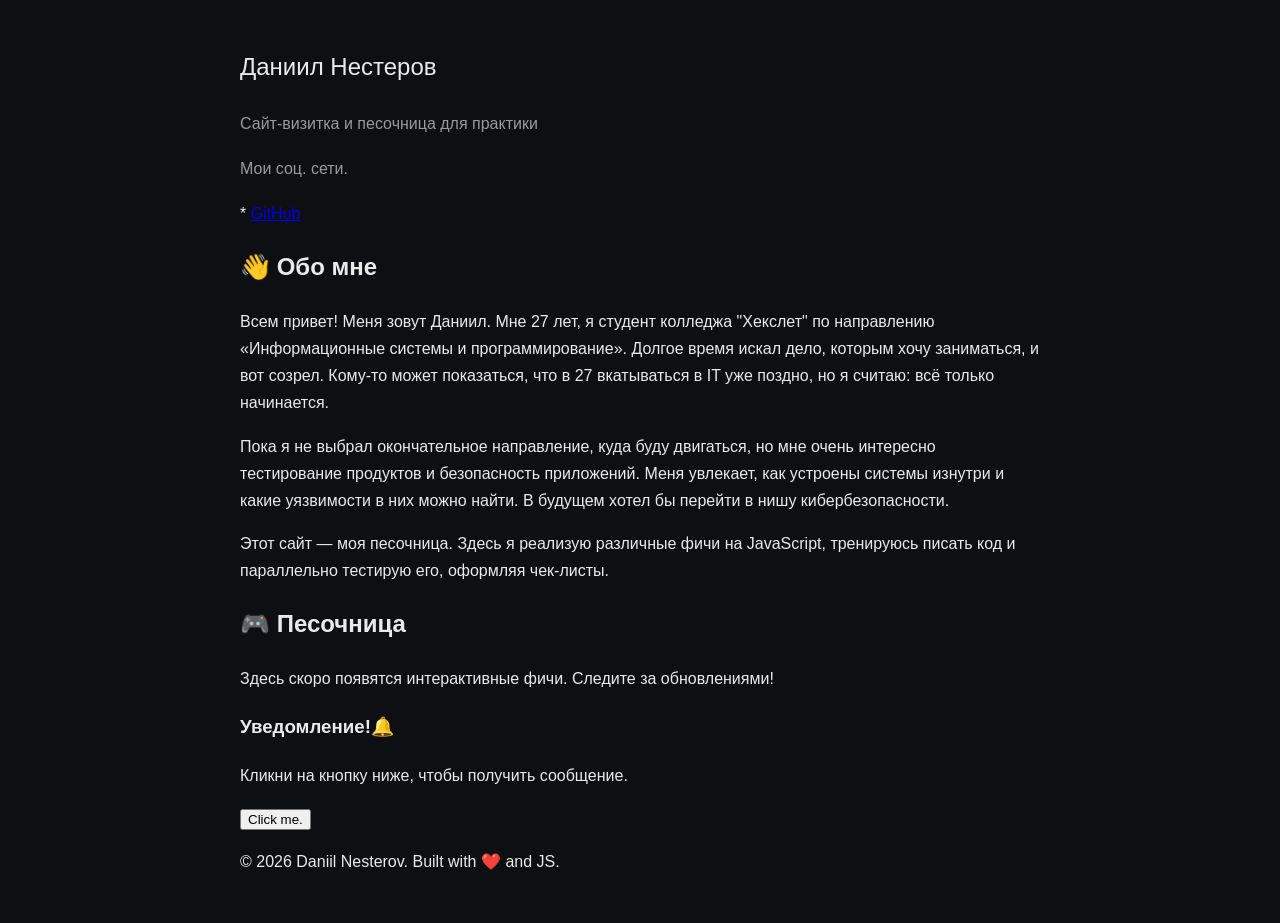
==== index.html @ f04cba4e "add notify btn" ====
<!DOCTYPE html>
<html lang="ru">
<head>
    <meta charset="UTF-8">
    <meta name="viewport" content="width=device-width, initial-scale=1.0">
    <link rel="stylesheet" href="src/styles/styles.css">
    <title>Daniil Nesterov — Playground Site</title>
</head>
<body>
    <header>
        <h1>Даниил Нестеров</h1>
        <p class="subtitle">Сайт-визитка и песочница для практики</p>
        <p>Мои соц. сети.</p>
        * <a href="https://github.com/ndanyc" target="_blank">GitHub</a>
    </header>

    <main>
        <section class="about">
            <h2>👋 Обо мне</h2>
            <p>
                Всем привет! Меня зовут Даниил. Мне 27 лет, я студент колледжа "Хекслет" 
                по направлению «Информационные системы и программирование». 
                Долгое время искал дело, которым хочу заниматься, и вот созрел. 
                Кому-то может показаться, что в 27 вкатываться в IT уже поздно, 
                но я считаю: всё только начинается.
            </p>
            <p>
                Пока я не выбрал окончательное направление, куда буду двигаться, 
                но мне очень интересно тестирование продуктов и безопасность приложений. 
                Меня увлекает, как устроены системы изнутри и какие уязвимости в них можно найти. 
                В будущем хотел бы перейти в нишу кибербезопасности.
            </p>
            <p>
                Этот сайт — моя песочница. Здесь я реализую различные фичи на JavaScript, 
                тренируюсь писать код и параллельно тестирую его, оформляя чек-листы.
            </p>
        </section>

        <section class="playground">
            <h2>🎮 Песочница</h2>
            <p>Здесь скоро появятся интерактивные фичи. Следите за обновлениями!</p>
            <div>
                <h3>Уведомление!🔔</h3>
                <p>Кликни на кнопку ниже, чтобы получить сообщение.</p>
                <button id="notifyBtn">Click me.</button>
            </div>
        </section>
    </main>

    <footer>
        <p>© 2026 Daniil Nesterov. Built with ❤️ and JS.</p>
    </footer>

    <script src="src/scripts/script.js"></script>
</body>
</html>
---- src/styles/styles.css ----
:root {
  --bg-dark: #0d0f12;
  --text-main: #eaeaea;
  --text-muted: #9a9a9a;
}

*, *::before, *::after {
  box-sizing: border-box;
}

body {
  margin: 0;
  padding: 2rem 1.5rem;
  min-height: 100vh;

  font-family: -apple-system, BlinkMacSystemFont, "Segoe UI", Roboto, sans-serif;
  background-color: var(--bg-dark);
  color: var(--text-main);
  line-height: 1.7;

  display: flex;
  flex-direction: column;
  align-items: center;
}

header,
main,
footer {
  width: 100%;
  max-width: 800px;
}

main {
  flex: 1;
}

header h1 {
  font-size: 1.5rem;
  font-weight: 500;
  line-height: 1.6;
  margin-bottom: 1.5rem;
}

header p {
  font-size: 1rem;
  color: var(--text-muted);
  line-height: 1.8;
}
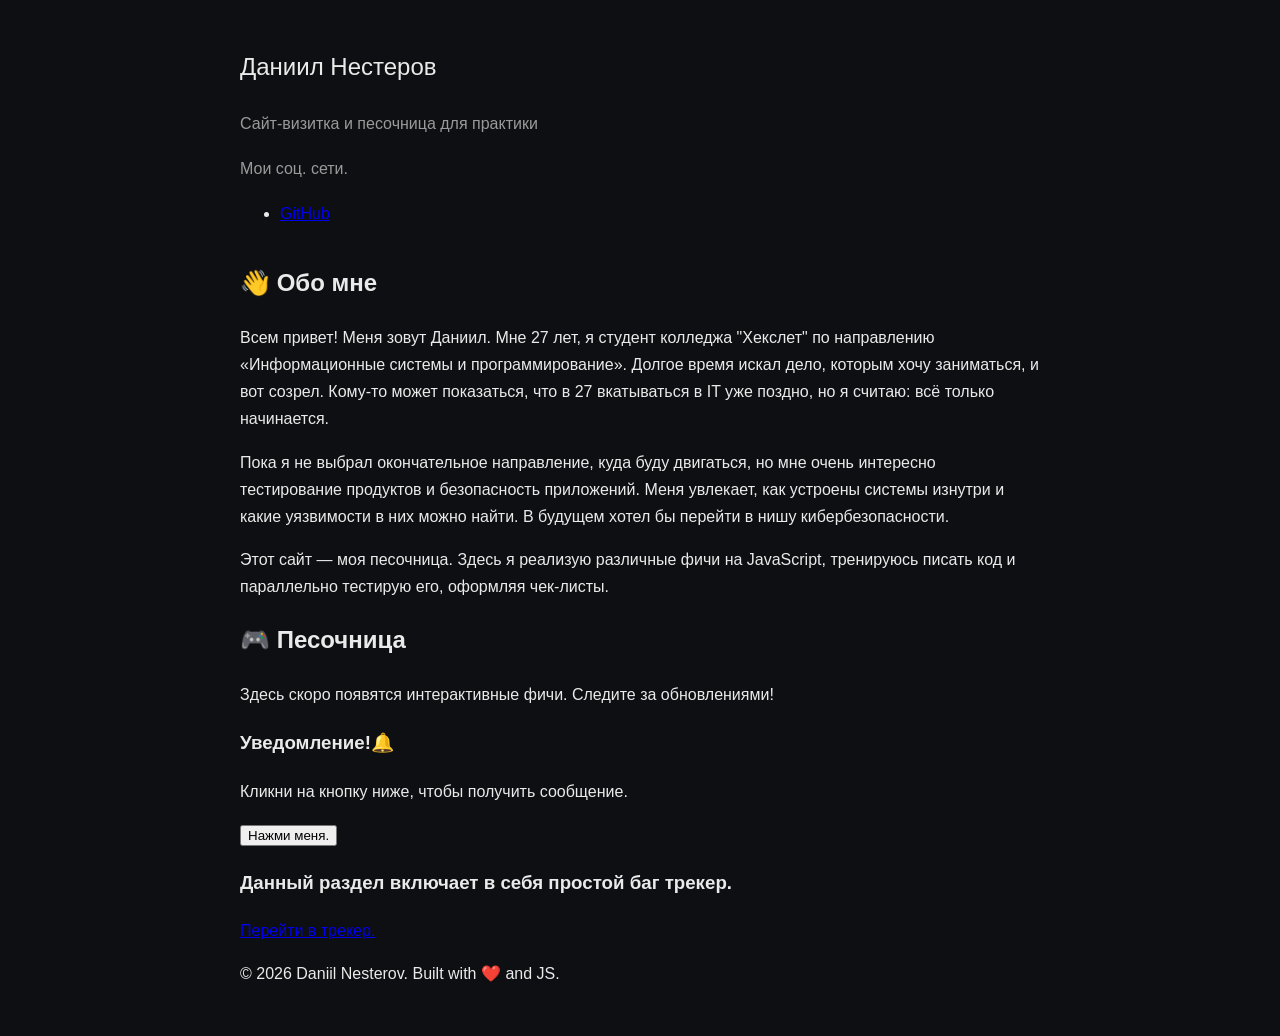
==== commit feff4282: "fixed: path for css, add link for bug-tracker.html, made some edits for my soc.media" ====
--- a/index.html
+++ b/index.html
@@ -3,7 +3,7 @@
 <head>
     <meta charset="UTF-8">
     <meta name="viewport" content="width=device-width, initial-scale=1.0">
-    <link rel="stylesheet" href="src/styles/styles.css">
+    <link rel="stylesheet" href="src/styles/main-my-playground.css">
     <title>Daniil Nesterov — Playground Site</title>
 </head>
 <body>
@@ -11,7 +11,9 @@
         <h1>Даниил Нестеров</h1>
         <p class="subtitle">Сайт-визитка и песочница для практики</p>
         <p>Мои соц. сети.</p>
-        * <a href="https://github.com/ndanyc" target="_blank">GitHub</a>
+        <ul>
+        <li><a href="https://github.com/ndanyc" target="_blank">GitHub</a></li>
+    </ul>
     </header>
 
     <main>
@@ -42,7 +44,11 @@
             <div>
                 <h3>Уведомление!🔔</h3>
                 <p>Кликни на кнопку ниже, чтобы получить сообщение.</p>
-                <button id="notifyBtn">Click me.</button>
+                <button id="notifyBtn">Нажми меня.</button>
+            </div>
+            <div>
+                <h3>Данный раздел включает в себя простой баг трекер.</h3>                
+                <a href="bug-tracker.html" target="_blank">Перейти в трекер.</a>
             </div>
         </section>
     </main>
@@ -51,6 +57,6 @@
         <p>© 2026 Daniil Nesterov. Built with ❤️ and JS.</p>
     </footer>
 
-    <script src="src/scripts/script.js"></script>
+    <script src="src/scripts/main-playground/script.js" defer></script>
 </body>
 </html>
--- a/src/styles/main-my-playground.css
+++ b/src/styles/main-my-playground.css
@@ -0,0 +1,48 @@
+:root {
+  --bg-dark: #0d0f12;
+  --text-main: #eaeaea;
+  --text-muted: #9a9a9a;
+}
+
+*, *::before, *::after {
+  box-sizing: border-box;
+}
+
+body {
+  margin: 0;
+  padding: 2rem 1.5rem;
+  min-height: 100vh;
+
+  font-family: -apple-system, BlinkMacSystemFont, "Segoe UI", Roboto, sans-serif;
+  background-color: var(--bg-dark);
+  color: var(--text-main);
+  line-height: 1.7;
+
+  display: flex;
+  flex-direction: column;
+  align-items: center;
+}
+
+header,
+main,
+footer {
+  width: 100%;
+  max-width: 800px;
+}
+
+main {
+  flex: 1;
+}
+
+header h1 {
+  font-size: 1.5rem;
+  font-weight: 500;
+  line-height: 1.6;
+  margin-bottom: 1.5rem;
+}
+
+header p {
+  font-size: 1rem;
+  color: var(--text-muted);
+  line-height: 1.8;
+}
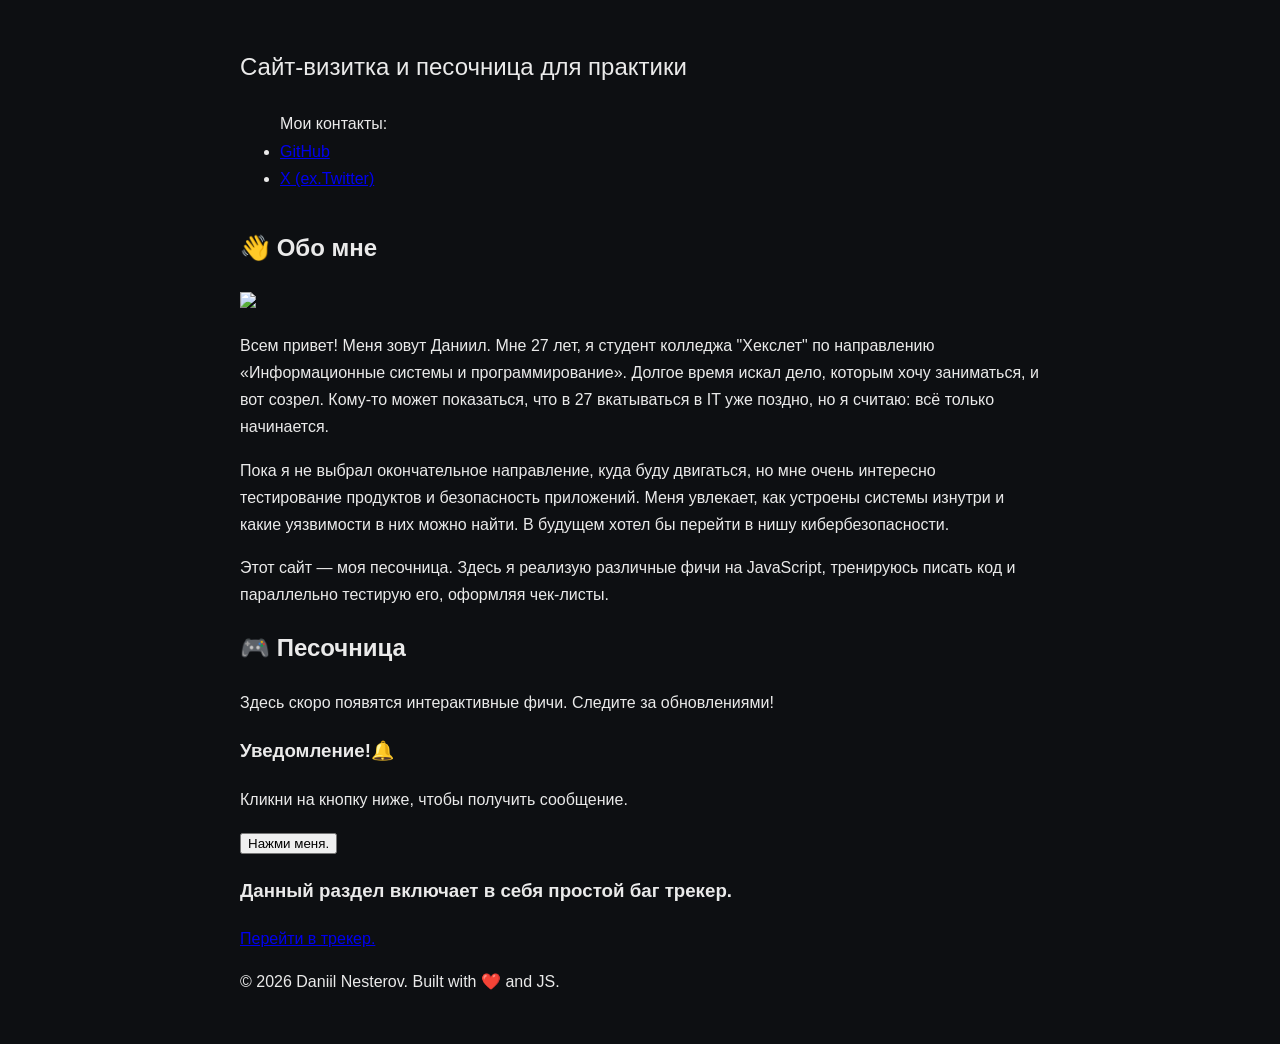
==== commit c9a101b9: "add div with photo" ====
--- a/index.html
+++ b/index.html
@@ -8,17 +8,22 @@
 </head>
 <body>
     <header>
-        <h1>Даниил Нестеров</h1>
-        <p class="subtitle">Сайт-визитка и песочница для практики</p>
-        <p>Мои соц. сети.</p>
-        <ul>
-        <li><a href="https://github.com/ndanyc" target="_blank">GitHub</a></li>
-    </ul>
+        <h1>Сайт-визитка и песочница для практики</h1>
+            <ul>Мои контакты:
+                <li><a href="https://github.com/ndanyc" target="_blank">GitHub</a></li>
+                <li><a href="https://x.com/Daniil_Crypt" target="_blank">X (ex.Twitter)</a></li>
+            </ul>
     </header>
 
     <main>
         <section class="about">
             <h2>👋 Обо мне</h2>
+        
+            <div class="about-content">
+                <div class="photo">
+                    <img src="../my-playground/src/assets/images/resume.png">
+                </div>
+            </div>
             <p>
                 Всем привет! Меня зовут Даниил. Мне 27 лет, я студент колледжа "Хекслет" 
                 по направлению «Информационные системы и программирование». 
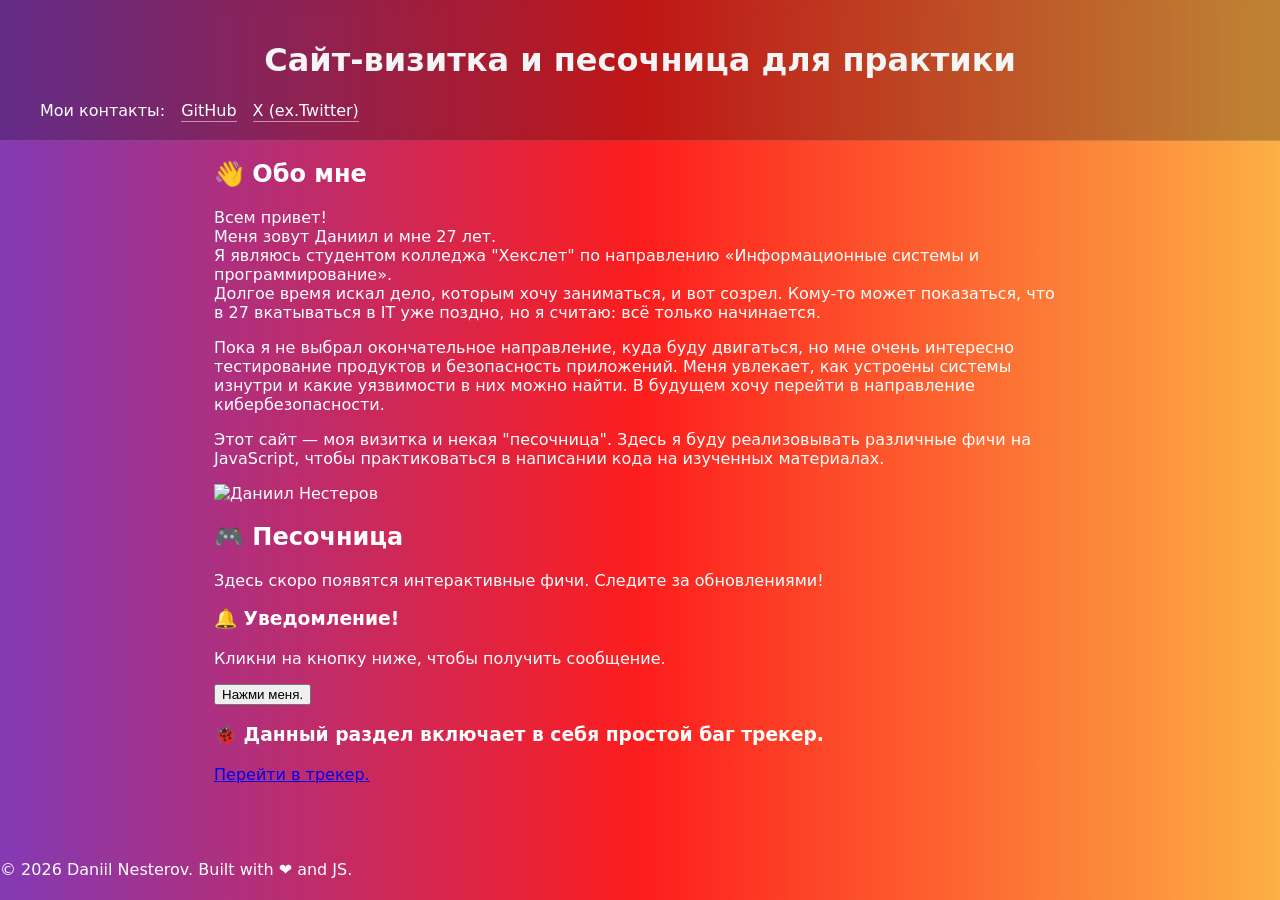
==== commit 643fbf7c: "made some edits, add classes" ====
--- a/index.html
+++ b/index.html
@@ -18,15 +18,12 @@
     <main>
         <section class="about">
             <h2>👋 Обо мне</h2>
-        
             <div class="about-content">
-                <div class="photo">
-                    <img src="../my-playground/src/assets/images/resume.png">
-                </div>
-            </div>
+            <div class="about-text glass-card">
             <p>
-                Всем привет! Меня зовут Даниил. Мне 27 лет, я студент колледжа "Хекслет" 
-                по направлению «Информационные системы и программирование». 
+                Всем привет!<br>
+                Меня зовут Даниил и мне 27 лет.<br>
+                Я являюсь студентом колледжа "Хекслет" по направлению «Информационные системы и программирование».<br>
                 Долгое время искал дело, которым хочу заниматься, и вот созрел. 
                 Кому-то может показаться, что в 27 вкатываться в IT уже поздно, 
                 но я считаю: всё только начинается.
@@ -35,26 +32,34 @@
                 Пока я не выбрал окончательное направление, куда буду двигаться, 
                 но мне очень интересно тестирование продуктов и безопасность приложений. 
                 Меня увлекает, как устроены системы изнутри и какие уязвимости в них можно найти. 
-                В будущем хотел бы перейти в нишу кибербезопасности.
+                В будущем хочу перейти в направление кибербезопасности.
             </p>
             <p>
-                Этот сайт — моя песочница. Здесь я реализую различные фичи на JavaScript, 
-                тренируюсь писать код и параллельно тестирую его, оформляя чек-листы.
+                Этот сайт — моя визитка и некая "песочница".
+                Здесь я буду реализовывать различные фичи на JavaScript, 
+                чтобы практиковаться в написании кода на изученных материалах.
             </p>
+            </div>
+                <div class="photo">
+                    <img src="../my-playground/src/assets/images/resume.png" alt="Даниил Нестеров">
+                </div>
+            </div>
         </section>
 
-        <section class="playground">
+        <section class="playground" >
             <h2>🎮 Песочница</h2>
             <p>Здесь скоро появятся интерактивные фичи. Следите за обновлениями!</p>
-            <div>
-                <h3>Уведомление!🔔</h3>
-                <p>Кликни на кнопку ниже, чтобы получить сообщение.</p>
-                <button id="notifyBtn">Нажми меня.</button>
-            </div>
-            <div>
-                <h3>Данный раздел включает в себя простой баг трекер.</h3>                
-                <a href="bug-tracker.html" target="_blank">Перейти в трекер.</a>
-            </div>
+        <div class="grid">
+                <div class="card glass-card">
+                    <h3>🔔 Уведомление!</h3>
+                    <p>Кликни на кнопку ниже, чтобы получить сообщение.</p>
+                <button id="notifyBtn" class="button">Нажми меня.</button>
+                </div>
+                <div class="card glass-card">
+                    <h3>🐞 Данный раздел включает в себя простой баг трекер.</h3>                
+                    <a href="bug-tracker.html" target="_blank" class="button">Перейти в трекер.</a>
+                </div>
+        </div>
         </section>
     </main>
 
--- a/src/styles/main-my-playground.css
+++ b/src/styles/main-my-playground.css
@@ -1,48 +1,57 @@
-:root {
-  --bg-dark: #0d0f12;
-  --text-main: #eaeaea;
-  --text-muted: #9a9a9a;
-}
-
-*, *::before, *::after {
+* {
   box-sizing: border-box;
 }
 
 body {
   margin: 0;
-  padding: 2rem 1.5rem;
+  padding: 0;
+  background: #833AB4;
+  background: linear-gradient(90deg,
+    rgba(131, 58, 180, 1) 0%,
+    rgba(253, 29, 29, 1) 50%,
+    rgba(252, 176, 69, 1) 100%);
   min-height: 100vh;
-
-  font-family: -apple-system, BlinkMacSystemFont, "Segoe UI", Roboto, sans-serif;
-  background-color: var(--bg-dark);
-  color: var(--text-main);
-  line-height: 1.7;
-
-  display: flex;
-  flex-direction: column;
-  align-items: center;
+  font-family: system-ui, -apple-system, "Segoe UI", Roboto, sans-serif;
+  color: #fff;
 }
 
-header,
-main,
-footer {
+header {
+  position: fixed;
+  top: 0;
+  left: 0;
   width: 100%;
-  max-width: 800px;
+  padding: 20px 40px;
+  background: rgba(5, 5, 5, 0.25);
+  backdrop-filter: blur(5px);
+  border-bottom: 1px solid rgba(255, 255, 255, 0.15);
+}
+
+header h1 {
+  text-align: center;
+  color: whitesmoke
+}
+
+header ul {
+  list-style: none;
+  margin: 0;
+  padding: 0;
+  display: flex;
+  gap: 16px;
+}
+
+header a {
+  color: #fff;
+  text-decoration: none;
+  border-bottom: 1px solid rgba(255, 255, 255, 0.5);
+  padding-bottom: 1px;
+}
+
+header a:hover {
+  opacity: 0.6;
 }
 
 main {
-  flex: 1;
-}
-
-header h1 {
-  font-size: 1.5rem;
-  font-weight: 500;
-  line-height: 1.6;
-  margin-bottom: 1.5rem;
-}
-
-header p {
-  font-size: 1rem;
-  color: var(--text-muted);
-  line-height: 1.8;
+  max-width: 900px;
+  margin: 0 auto;
+  padding: 140px 24px 60px;
 }
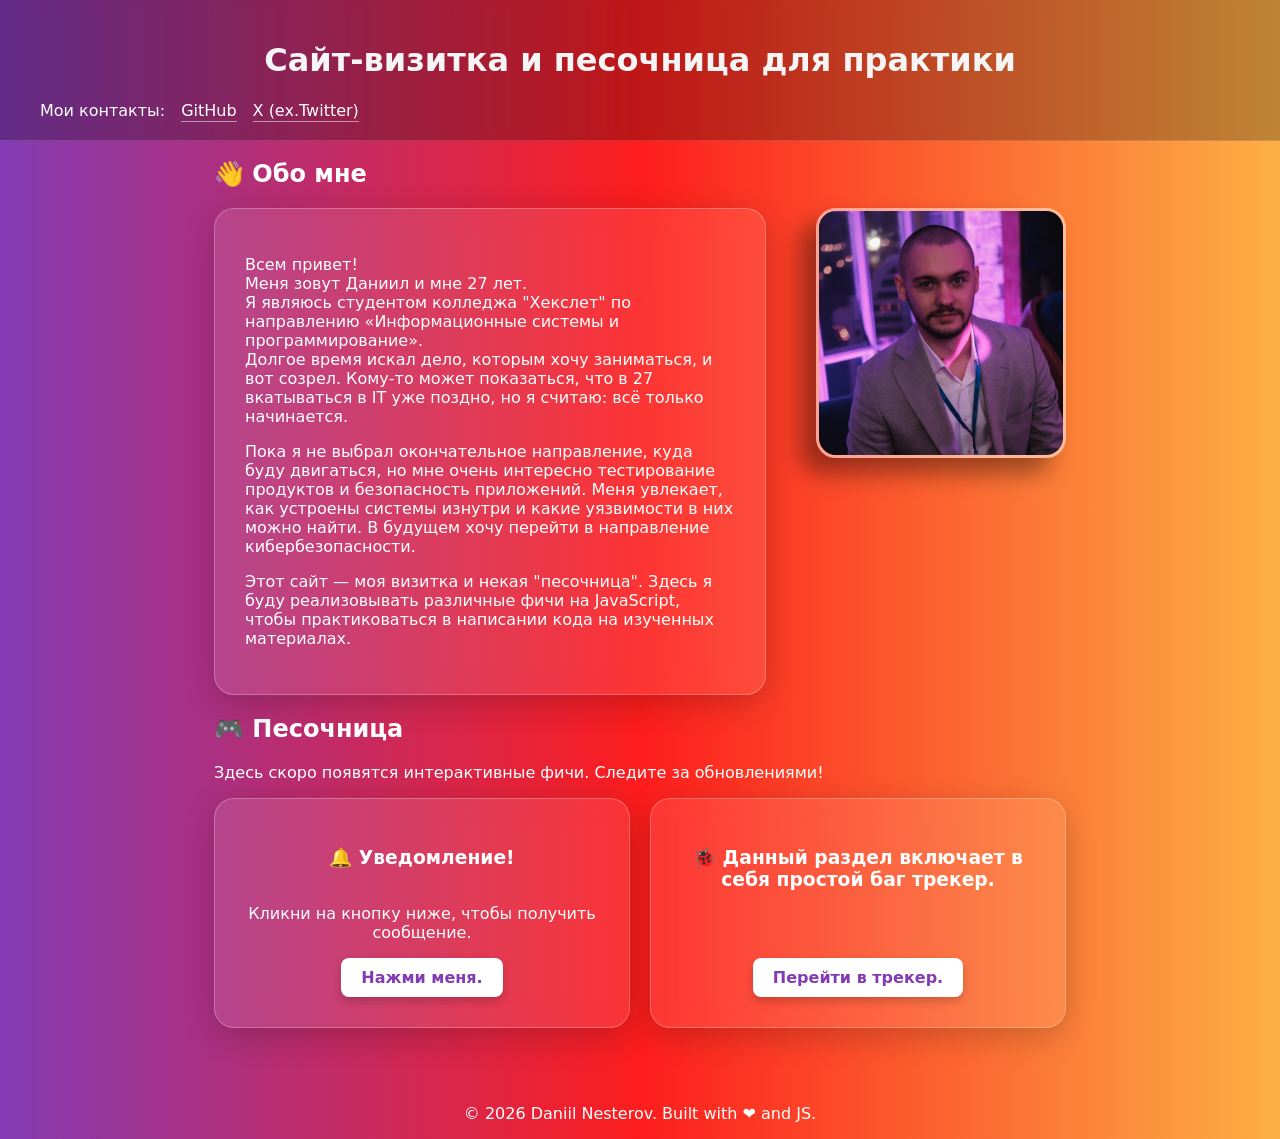
==== commit 91cc346e: "made some edits" ====
--- a/index.html
+++ b/index.html
@@ -41,7 +41,7 @@
             </p>
             </div>
                 <div class="photo">
-                    <img src="../my-playground/src/assets/images/resume.png" alt="Даниил Нестеров">
+                    <img src="src/assets/images/resume.png" alt="Даниил Нестеров">
                 </div>
             </div>
         </section>
@@ -57,7 +57,7 @@
                 </div>
                 <div class="card glass-card">
                     <h3>🐞 Данный раздел включает в себя простой баг трекер.</h3>                
-                    <a href="bug-tracker.html" target="_blank" class="button">Перейти в трекер.</a>
+                    <a href="pages/bug-tracker.html" target="_blank" class="button">Перейти в трекер.</a>
                 </div>
         </div>
         </section>
--- a/src/styles/main-my-playground.css
+++ b/src/styles/main-my-playground.css
@@ -24,6 +24,7 @@
   background: rgba(5, 5, 5, 0.25);
   backdrop-filter: blur(5px);
   border-bottom: 1px solid rgba(255, 255, 255, 0.15);
+  z-index: 100;
 }
 
 header h1 {
@@ -54,4 +55,74 @@
   max-width: 900px;
   margin: 0 auto;
   padding: 140px 24px 60px;
+}
+
+.about-content {
+  display: flex;
+  gap: 50px;
+  align-items: flex-start;
+}
+
+.photo {
+  flex-shrink: 0;
+}
+
+.photo img {
+  width: 250x;
+  height: 250px;
+  border-radius: 20px;
+  border: 3px solid rgba(255, 255, 255, 0.5);
+  box-shadow: -15px 15px 25px rgba(0, 0, 0, 0.4);
+}
+
+.glass-card {
+  background: rgba(255, 255, 255, 0.1); 
+  backdrop-filter: blur(12px); 
+  border: 1px solid rgba(255, 255, 255, 0.25); 
+  border-radius: 20px; 
+  padding: 30px; 
+  box-shadow: 0 8px 32px rgba(0, 0, 0, 0.2); 
+}
+
+.grid {
+  display: flex;
+  flex-wrap: wrap; 
+  gap: 20px; 
+  align-items: stretch; 
+}
+
+.card {
+  flex: 1; 
+  min-width: 300px; 
+  display: flex;
+  flex-direction: column;
+  align-items: center; 
+  text-align: center;
+}
+
+.button {
+  display: inline-block; 
+  margin-top: auto;  
+  padding: 10px 20px;
+  border: none;
+  border-radius: 8px;
+  background: #fff;
+  color: #833AB4; 
+  font-weight: bold;
+  font-size: 1rem;
+  text-decoration: none; 
+  cursor: pointer;
+  transition: transform 0.2s, box-shadow 0.2s;
+  box-shadow: 0 4px 10px rgba(0, 0, 0, 0.2);
+  font-family: inherit; 
+}
+
+.button:hover {
+  transform: translateY(-2px);
+  box-shadow: 0 6px 15px rgba(0, 0, 0, 0.3);
+  opacity: 1; 
+}
+
+footer {
+  text-align: center;
 }
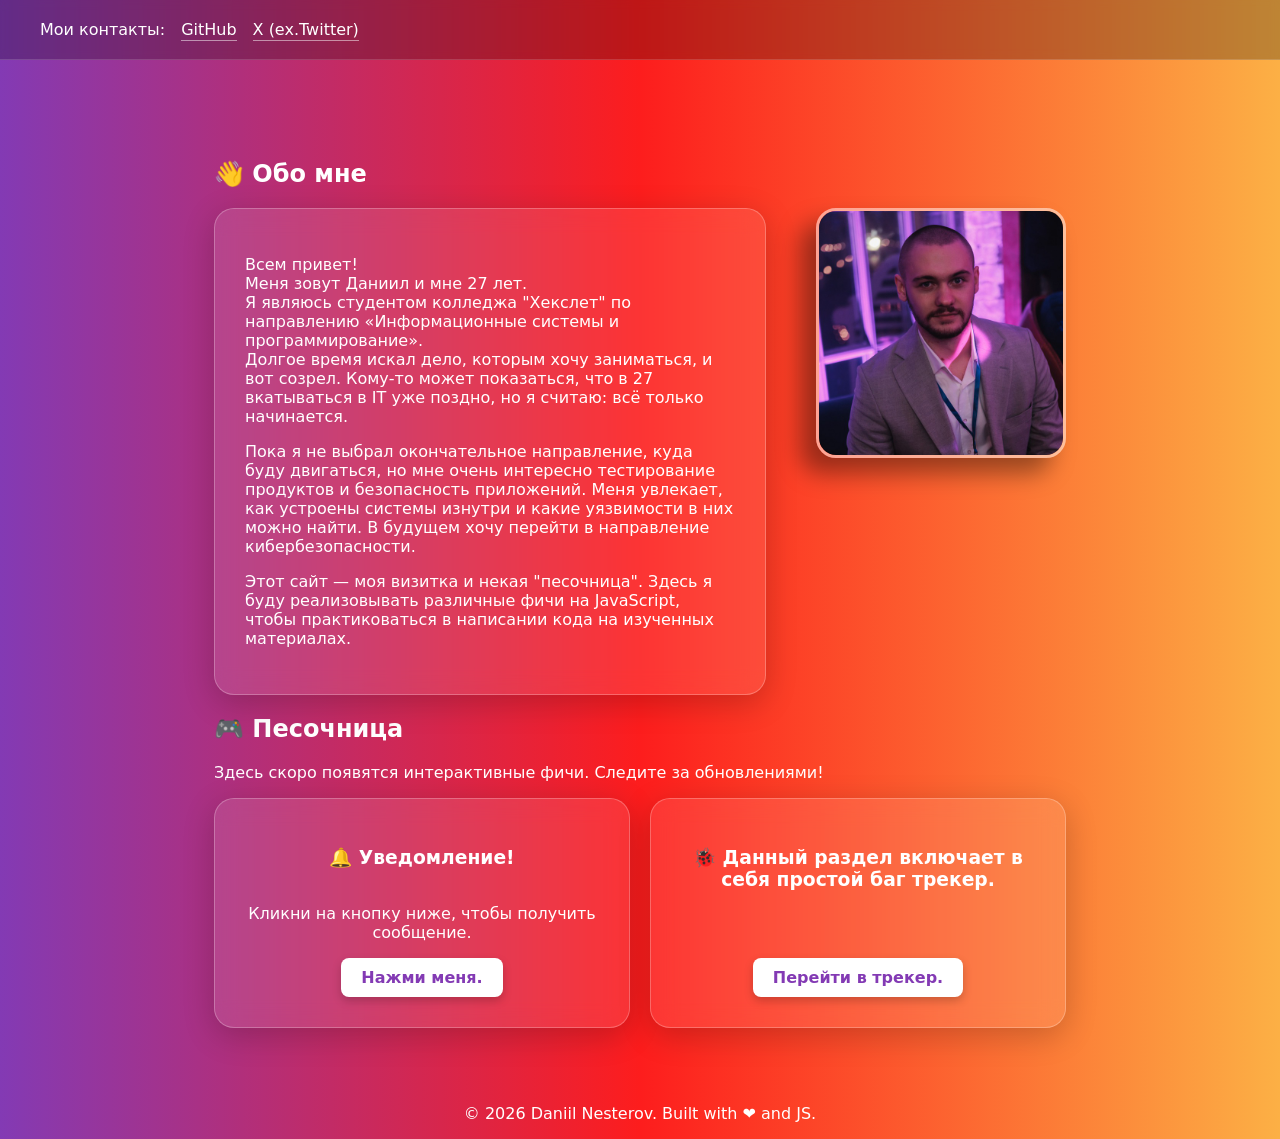
==== commit 34b39006: "remove h1 in header" ====
--- a/index.html
+++ b/index.html
@@ -4,11 +4,10 @@
     <meta charset="UTF-8">
     <meta name="viewport" content="width=device-width, initial-scale=1.0">
     <link rel="stylesheet" href="src/styles/main-my-playground.css">
-    <title>Daniil Nesterov — Playground Site</title>
+    <title>Портфолио</title>
 </head>
 <body>
     <header>
-        <h1>Сайт-визитка и песочница для практики</h1>
             <ul>Мои контакты:
                 <li><a href="https://github.com/ndanyc" target="_blank">GitHub</a></li>
                 <li><a href="https://x.com/Daniil_Crypt" target="_blank">X (ex.Twitter)</a></li>
--- a/src/styles/main-my-playground.css
+++ b/src/styles/main-my-playground.css
@@ -25,11 +25,6 @@
   backdrop-filter: blur(5px);
   border-bottom: 1px solid rgba(255, 255, 255, 0.15);
   z-index: 100;
-}
-
-header h1 {
-  text-align: center;
-  color: whitesmoke
 }
 
 header ul {
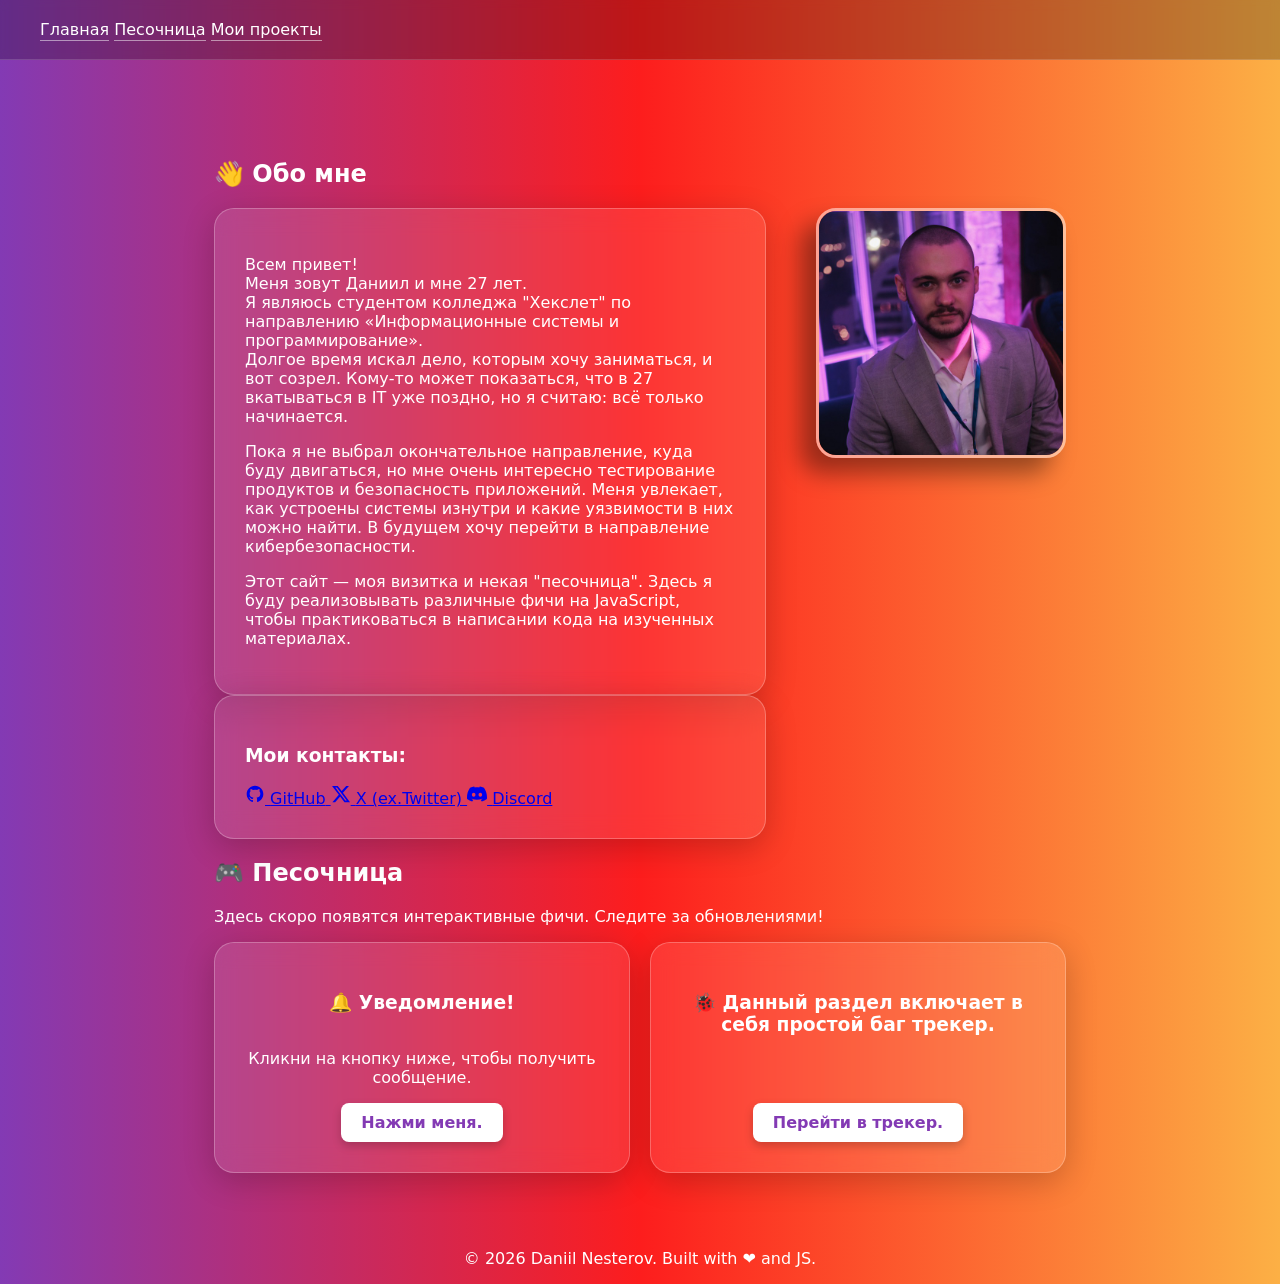
==== commit b04c8f06: "made some edits, add contacts" ====
--- a/index.html
+++ b/index.html
@@ -8,16 +8,20 @@
 </head>
 <body>
     <header>
-            <ul>Мои контакты:
-                <li><a href="https://github.com/ndanyc" target="_blank">GitHub</a></li>
-                <li><a href="https://x.com/Daniil_Crypt" target="_blank">X (ex.Twitter)</a></li>
-            </ul>
+    <div class="header-container">
+        <nav class="header-right">
+            <a href="index.html" class="nav-link active">Главная</a>
+            <a href="pages/sandbox.html" class="nav-link">Песочница</a>
+            <a href="pages/projects.html" class="nav-link">Мои проекты</a>
+        </nav>
+    </div>
     </header>
 
     <main>
         <section class="about">
             <h2>👋 Обо мне</h2>
             <div class="about-content">
+            <div class="about-left">
             <div class="about-text glass-card">
             <p>
                 Всем привет!<br>
@@ -39,9 +43,38 @@
                 чтобы практиковаться в написании кода на изученных материалах.
             </p>
             </div>
-                <div class="photo">
-                    <img src="src/assets/images/resume.png" alt="Даниил Нестеров">
-                </div>
+            <div class="glass-card about-contacts">
+        <h3>Мои контакты:</h3>
+    <div class="contacts-list">
+        <!-- GitHub -->
+        <a href="https://github.com/ndanyc" target="_blank" class="contact-btn">
+            <svg viewBox="0 0 24 24" width="20" height="20" fill="currentColor">
+                <path d="M12 2C6.477 2 2 6.477 2 12c0 4.42 2.865 8.166 6.839 9.489.5.092.682-.217.682-.482 0-.237-.008-.866-.013-1.7-2.782.603-3.369-1.34-3.369-1.34-.454-1.156-1.11-1.464-1.11-1.464-.908-.62.069-.608.069-.608 1.003.07 1.531 1.03 1.531 1.03.892 1.529 2.341 1.087 2.91.832.092-.647.35-1.088.636-1.338-2.22-.253-4.555-1.11-4.555-4.943 0-1.091.39-1.984 1.029-2.683-.103-.253-.446-1.27.098-2.647 0 0 .84-.269 2.75 1.025A9.578 9.578 0 0112 6.836c.85.004 1.705.114 2.504.336 1.909-1.294 2.747-1.025 2.747-1.025.546 1.377.203 2.394.1 2.647.64.699 1.028 1.592 1.028 2.683 0 3.842-2.339 4.687-4.566 4.935.359.309.678.919.678 1.852 0 1.336-.012 2.415-.012 2.743 0 .267.18.578.688.48C19.138 20.161 22 16.418 22 12c0-5.523-4.477-10-10-10z"></path>
+            </svg>
+            <span>GitHub</span>
+        </a>
+
+        <!-- X (Twitter) -->
+        <a href="https://x.com/Daniil_Crypt" target="_blank" class="contact-btn">
+            <svg viewBox="0 0 24 24" width="20" height="20" fill="currentColor">
+                <path d="M18.244 2.25h3.308l-7.227 8.26 8.502 11.24H16.17l-5.214-6.817L4.99 21.75H1.68l7.73-8.835L1.254 2.25H8.08l4.713 6.231zm-1.161 17.52h1.833L7.084 4.126H5.117z"></path>
+            </svg>
+            <span>X (ex.Twitter)</span>
+        </a>
+
+        <!-- Discord (если нужно) -->
+        <a href="https://discord.com/users/409297559475978240" target="_blank" class="contact-btn">
+            <svg viewBox="0 0 24 24" width="20" height="20" fill="currentColor">
+                <path d="M20.317 4.3698a19.7913 19.7913 0 00-4.8851-1.5152.0741.0741 0 00-.0785.0371c-.211.3753-.4447.8648-.6083 1.2495-1.8447-.2762-3.68-.2762-5.4868 0-.1636-.3933-.4058-.8742-.6177-1.2495a.077.077 0 00-.0785-.037 19.7363 19.7363 0 00-4.8852 1.515.0699.0699 0 00-.0321.0277C.5334 9.0458-.319 13.5799.0992 18.0578a.0824.0824 0 00.0312.0561c2.0528 1.5076 4.0413 2.4228 5.9929 3.0294a.0777.0777 0 00.0842-.0276c.4616-.6304.8731-1.2952 1.226-1.9942a.076.076 0 00-.0416-.1057c-.6528-.2476-1.2743-.5495-1.8722-.8923a.077.077 0 01-.0076-.1277c.1258-.0943.2517-.1923.3718-.2914a.0743.0743 0 01.0776-.0105c3.9278 1.7933 8.18 1.7933 12.0614 0a.0739.0739 0 01.0785.0095c.1202.099.246.1981.3728.2924a.077.077 0 01-.0066.1276 12.2986 12.2986 0 01-1.873.8914.0766.0766 0 00-.0407.1067c.3604.698.7719 1.3628 1.225 1.9932a.076.076 0 00.0842.0286c1.961-.6067 3.9495-1.5219 6.0023-3.0294a.077.077 0 00.0313-.0552c.5004-5.177-.8382-9.6739-3.5485-13.6604a.061.061 0 00-.0312-.0286zM8.02 15.3312c-1.1825 0-2.1569-1.0857-2.1569-2.419 0-1.3332.9555-2.4189 2.157-2.4189 1.2108 0 2.1757 1.0952 2.1568 2.419 0 1.3332-.9555 2.4189-2.1569 2.4189zm7.9748 0c-1.1825 0-2.1569-1.0857-2.1569-2.419 0-1.3332.9554-2.4189 2.1569-2.4189 1.2108 0 2.1757 1.0952 2.1568 2.419 0 1.3332-.946 2.4189-2.1568 2.4189z"></path>
+            </svg>
+            <span>Discord</span>
+        </a>
+        </div>
+        </div>
+        </div>
+            <div class="photo">
+                <img src="src/assets/images/resume.png" alt="Даниил Нестеров">
+            </div>
             </div>
         </section>
 
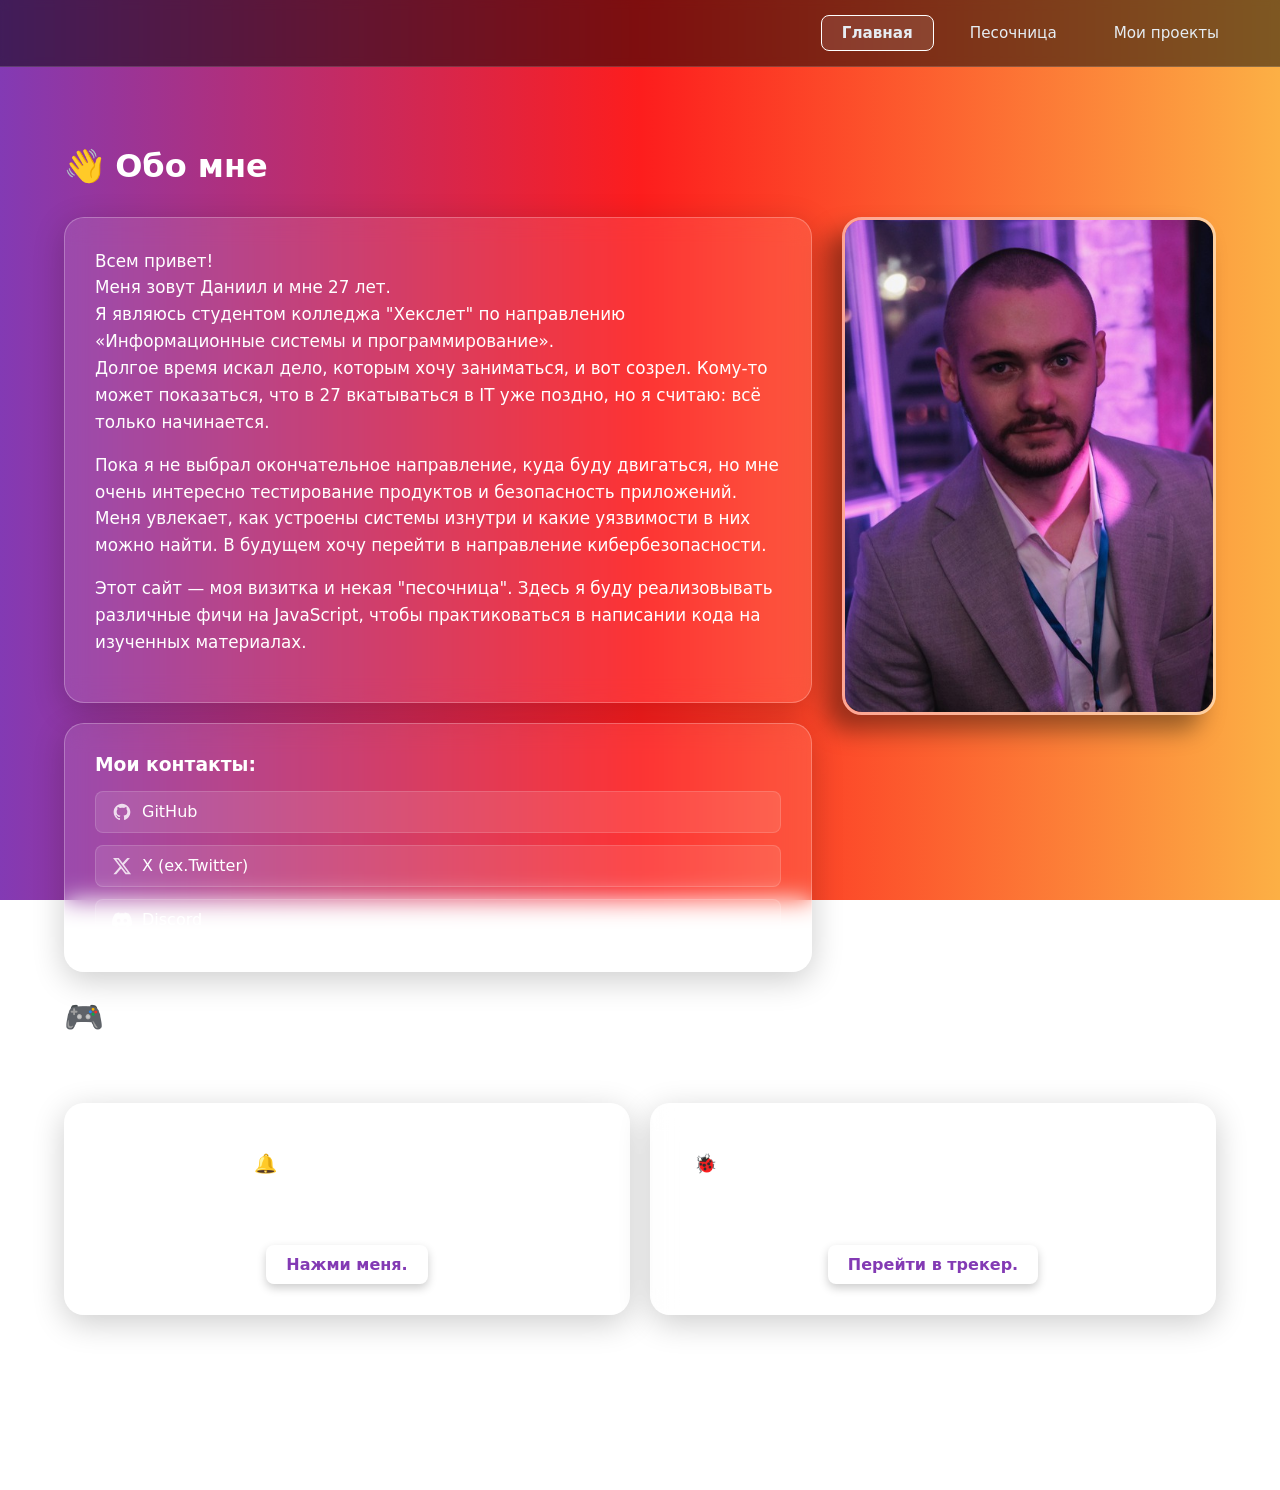
==== commit dcfd112e: "fix path to page my-projects" ====
--- a/index.html
+++ b/index.html
@@ -12,7 +12,7 @@
         <nav class="header-right">
             <a href="index.html" class="nav-link active">Главная</a>
             <a href="pages/sandbox.html" class="nav-link">Песочница</a>
-            <a href="pages/projects.html" class="nav-link">Мои проекты</a>
+            <a href="pages/my-projects.html" class="nav-link">Мои проекты</a>
         </nav>
     </div>
     </header>
--- a/src/styles/main-my-playground.css
+++ b/src/styles/main-my-playground.css
@@ -1,3 +1,6 @@
+/* =========================================
+   БАЗА И ГРАДИЕНТ
+   ========================================= */
 * {
   box-sizing: border-box;
 }
@@ -13,63 +16,131 @@
   min-height: 100vh;
   font-family: system-ui, -apple-system, "Segoe UI", Roboto, sans-serif;
   color: #fff;
-}
-
+  background-attachment: fixed; 
+}
+
+/* =========================================
+   ШАПКА
+   ========================================= */
 header {
   position: fixed;
   top: 0;
   left: 0;
   width: 100%;
-  padding: 20px 40px;
-  background: rgba(5, 5, 5, 0.25);
+  padding: 15px 40px;
+  background: rgba(0, 0, 0, 0.5);
   backdrop-filter: blur(5px);
   border-bottom: 1px solid rgba(255, 255, 255, 0.15);
   z-index: 100;
 }
 
-header ul {
-  list-style: none;
-  margin: 0;
-  padding: 0;
+.header-container {
+    display: flex;
+    justify-content: flex-end;
+    align-items: center;
+    max-width: 1200px;
+    margin: 0 auto;
+}
+
+.header-right {
+    display: flex;
+    gap: 15px;
+    align-items: center;
+}
+
+/* =========================================
+   КНОПКИ В ШАПКЕ
+   ========================================= */
+.nav-link {
+    color: #e6edf3;
+    text-decoration: none;
+    font-weight: 500;
+    font-size: 0.95rem;
+    padding: 8px 20px; 
+    border-radius: 8px; 
+    background: transparent;
+    border: 1px solid transparent; 
+    transition: all 0.2s ease;
+}
+
+.nav-link:hover {
+    background: rgba(255, 255, 255, 0.1);
+    border-color: rgba(255, 255, 255, 0.3); 
+}
+
+.nav-link.active {
+    background: rgba(255, 255, 255, 0.1);
+    font-weight: bold;
+    border-color: #ffffff; 
+}
+
+
+.nav-link.active:hover {
+    background: rgba(255, 255, 255, 0.15); 
+    border-color: #ffffff; 
+}
+/* =========================================
+   ОСНОВНОЙ КОНТЕНТ
+   ========================================= */
+main {
+  max-width: 1200px;
+  margin: 0 auto;
+  padding: 120px 24px 60px;
+}
+
+h2 {
+  font-size: 2rem;
+  margin-bottom: 2rem;
+}
+
+/* =========================================
+   ОБО МНЕ 
+   ========================================= */
+.about-content {
+  display: grid;
+  grid-template-columns: 2fr 1fr; 
+  gap: 30px;
+  align-items: start;
+}
+
+
+.about-left {
   display: flex;
-  gap: 16px;
-}
-
-header a {
-  color: #fff;
-  text-decoration: none;
-  border-bottom: 1px solid rgba(255, 255, 255, 0.5);
-  padding-bottom: 1px;
-}
-
-header a:hover {
-  opacity: 0.6;
-}
-
-main {
-  max-width: 900px;
-  margin: 0 auto;
-  padding: 140px 24px 60px;
-}
-
-.about-content {
-  display: flex;
-  gap: 50px;
-  align-items: flex-start;
+  flex-direction: column;
+  gap: 20px; 
+}
+
+.about-text {
+  font-size: 1.05rem;
+  line-height: 1.6;
+}
+
+.about-text p {
+  margin-top: 0;
+  margin-bottom: 1rem;
 }
 
 .photo {
   flex-shrink: 0;
+  width: 100%; 
+  max-width: 400px; 
+  margin: 0 auto; 
 }
 
 .photo img {
-  width: 250x;
-  height: 250px;
+  width: 100%; 
+  height: auto; 
+  aspect-ratio: 3 / 4;
+  object-fit: cover;
   border-radius: 20px;
   border: 3px solid rgba(255, 255, 255, 0.5);
   box-shadow: -15px 15px 25px rgba(0, 0, 0, 0.4);
-}
-
+  display: block;
+}
+
+/* =========================================
+   СТЕКЛЯННЫЕ КАРТОЧКИ
+   ========================================= */
 .glass-card {
   background: rgba(255, 255, 255, 0.1); 
   backdrop-filter: blur(12px); 
@@ -79,20 +150,65 @@
   box-shadow: 0 8px 32px rgba(0, 0, 0, 0.2); 
 }
 
+/* =========================================
+   КОНТАКТЫ
+   ========================================= */
+.about-contacts h3 {
+  margin-top: 0;
+  margin-bottom: 1rem;
+}
+
+.contacts-list {
+    display: flex;
+    flex-direction: column;
+    gap: 0.75rem;
+}
+
+.contact-btn {
+    display: flex;
+    align-items: center;
+    gap: 10px;
+    background: rgba(255, 255, 255, 0.1);
+    color: #ffffff;
+    text-decoration: none;
+    padding: 10px 16px;
+    border-radius: 8px;
+    border: 1px solid rgba(255, 255, 255, 0.15);
+    font-weight: 500;
+    transition: all 0.2s ease;
+}
+
+.contact-btn:hover {
+    background: rgba(255, 255, 255, 0.2);
+    transform: translateX(5px);
+    border-color: rgba(255, 255, 255, 0.3);
+}
+
+.contact-btn svg {
+    flex-shrink: 0;
+    opacity: 0.8;
+    transition: opacity 0.2s;
+}
+
+.contact-btn:hover svg {
+    opacity: 1;
+}
+
+/* =========================================
+   ПЕСОЧНИЦА
+   ========================================= */
 .grid {
-  display: flex;
-  flex-wrap: wrap; 
-  gap: 20px; 
-  align-items: stretch; 
+  display: grid;
+  grid-template-columns: repeat(auto-fit, minmax(300px, 1fr));
+  gap: 20px;
 }
 
 .card {
-  flex: 1; 
-  min-width: 300px; 
   display: flex;
   flex-direction: column;
   align-items: center; 
   text-align: center;
+  height: 100%;
 }
 
 .button {
@@ -115,9 +231,24 @@
 .button:hover {
   transform: translateY(-2px);
   box-shadow: 0 6px 15px rgba(0, 0, 0, 0.3);
-  opacity: 1; 
 }
 
 footer {
   text-align: center;
+  padding: 2rem;
+}
+
+/* =========================================
+   АДАПТИВНОСТЬ
+   ========================================= */
+@media (max-width: 768px) {
+  .about-content {
+    grid-template-columns: 1fr;
+  }
+  
+  .photo {
+    order: -1;
+    max-width: 250px;
+    margin: 0 auto;
+  }
 }
